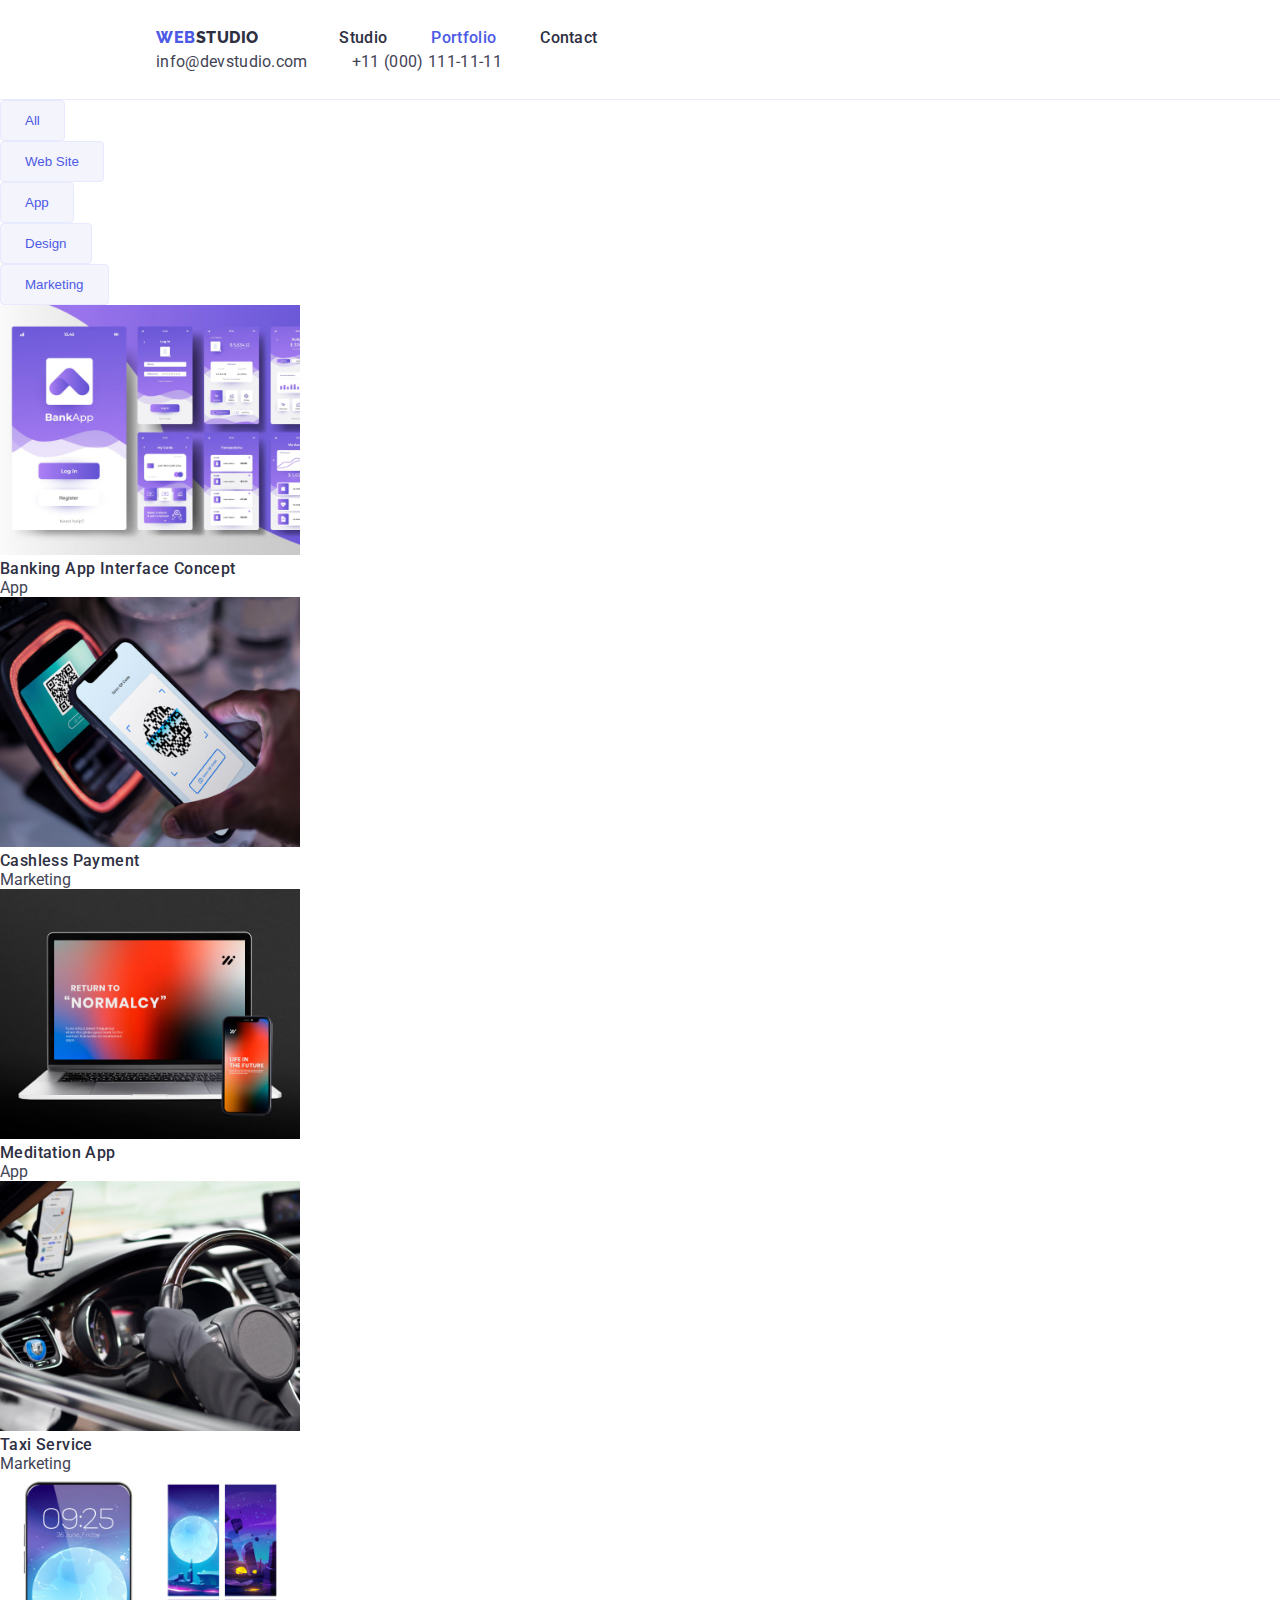
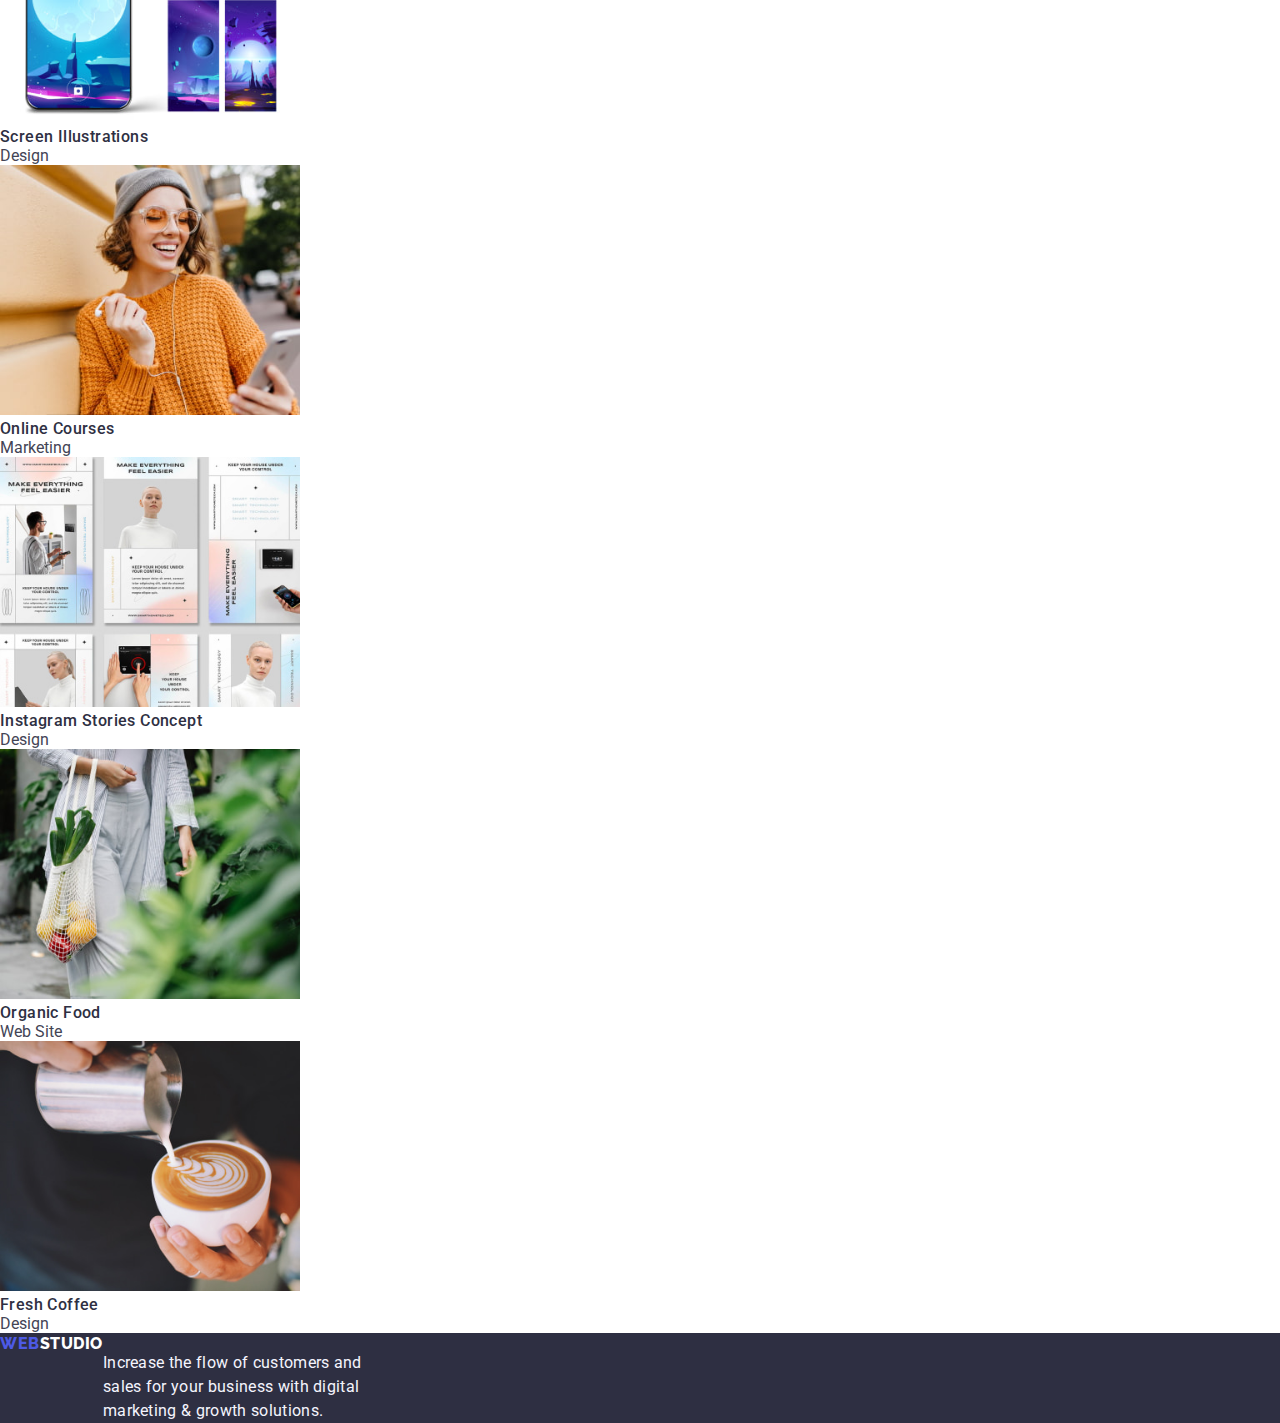
==== portfolio.html @ d36b7560 "hw3" ====
<!DOCTYPE html>
<html lang="en">
  <head>
    <meta charset="UTF-8" />
    <meta name="viewport" content="width=device-width, initial-scale=1.0" />
    <title>WEBSTUDIO</title>
    <meta name="description" content="" />

    <link rel="stylesheet" href="css/styles.css" />
    <link
      href="https://fonts.googleapis.com/css2?family=Raleway:wght@800&family=Roboto:wght@400;500;700;900&display=swap"
      rel="stylesheet"
    />
    <link
      rel="stylesheet"
      href="https://cdnjs.cloudflare.com/ajax/libs/modern-normalize/2.0.0/modern-normalize.min.css"
      integrity="sha512-4xo8blKMVCiXpTaLzQSLSw3KFOVPWhm/TRtuPVc4WG6kUgjH6J03IBuG7JZPkcWMxJ5huwaBpOpnwYElP/m6wg=="
      crossorigin="anonymous"
      referrerpolicy="no-referrer"
    />
  </head>

  <body>
    <!-- Header Section -->
    <header class="main-header-container">
      <nav class="nav-links">
        <!-- Nav bar -->
        <a href="/goit-markup-hw-03/index.html" class="nav-logo">
          <span class="logo-web">WEB</span>STUDIO
        </a>

        <ul class="main-header-menu">
          <li class="main-header-menu-item">
            <a
              class="main-header-menu-link"
              href="/goit-markup-hw-03/index.html"
              >Studio</a
            >
          </li>
          <li class="main-header-menu-item">
            <a
              class="main-header-menu-link active"
              href="/goit-markup-hw-03/portfolio.html"
              >Portfolio</a
            >
          </li>
          <li class="main-header-menu-item">
            <a class="main-header-menu-link" href="/goit-markup-hw-03/"
              >Contact</a
            >
          </li>
        </ul>
      </nav>
      <address>
        <ul class="main-header-menu-contact">
          <li class="main-header-menu-tel">
            <a
              class="main-header-menu-tel-link"
              href="mailto:info@devstudio.com"
              >info@devstudio.com</a
            >
          </li>
          <li class="main-header-menu-num">
            <a class="main-header-menu-num-link" href="tel:+110001111111"
              >+11 (000) 111-11-11</a
            >
          </li>
        </ul>
      </address>
    </header>

    <main class="porfolio-main">
      <section class="portfolio">
        <h2 class="portfolio-title" hidden>Our Services and Products</h2>
        <ul class="filter-list">
          <li class="filter-list-item">
            <button id="all" class="portfolio-filter-button" type="button">
              All
            </button>
          </li>
          <li class="filter-list-item">
            <button id="website" class="portfolio-filter-button" type="button">
              Web Site
            </button>
          </li>
          <li>
            <button id="app" class="portfolio-filter-button" type="button">
              App
            </button>
          </li>
          <li class="filter-list-item">
            <button id="design" class="portfolio-filter-button" type="button">
              Design
            </button>
          </li>
          <li class="filter-list-item">
            <button
              id="marketing"
              class="portfolio-filter-button"
              type="button"
            >
              Marketing
            </button>
          </li>
        </ul>

        <ul class="portfolio-list">
          <li class="portfolio-list-item">
            <img
              src="images/banking-app-ui.jpg"
              alt="Bank App UI mockups with purple color family"
              width="300"
            />
            <h3 class="portfolio-name">Banking App Interface Concept</h3>
            <p class="portfolio-type" data-category="App">App</p>
          </li>
          <li class="portfolio-list-item">
            <img
              class="portfolio-item-image"
              src="images/cashless-payment.jpg"
              alt="a phone scanning QR code to make a transaction"
              width="300"
            />
            <h3 class="portfolio-name">Cashless Payment</h3>
            <p class="portfolio-type" data-category="Marketing">Marketing</p>
          </li>
          <li class="portfolio-list-item">
            <img
              class="portfolio-item-image"
              src="images/meditation-app.jpg"
              alt="Laptop and Phone Screen mockup with 'return to normalcy' text on it"
              width="300"
            />
            <h3 class="portfolio-name">Meditation App</h3>
            <p class="portfolio-type" data-category="App">App</p>
          </li>
          <li class="portfolio-list-item">
            <img
              class="portfolio-item-image"
              src="images/taxi-service.jpg"
              alt="Car's turning wheel with a phone holder hanging on the leftside frontview of the driver"
              width="300"
            />
            <h3 class="portfolio-name">Taxi Service</h3>
            <p class="portfolio-type" data-category="Marketing">Marketing</p>
          </li>
          <li class="portfolio-list-item">
            <img
              class="portfolio-item-image"
              src="images/screen-illustrations.jpg"
              alt="Moon light design graphics on a phone screen mockups"
              width="300"
            />
            <h3 class="portfolio-name">Screen Illustrations</h3>
            <p class="portfolio-type" data-category="Design">Design</p>
          </li>
          <li class="portfolio-list-item">
            <img
              class="portfolio-item-image"
              src="images/online-courses.jpg"
              alt="A happy woman wearing her clear eyeglasses, gray bonnet and orange knitted clothes holding her phone and right pair of her wired earphones"
              width="300"
            />
            <h3 class="portfolio-name">Online Courses</h3>
            <p class="portfolio-type" data-category="Marketing">Marketing</p>
          </li>
          <li class="portfolio-list-item">
            <img
              class="portfolio-item-image"
              src="images/insta-stories-concept.jpg"
              alt="A website design for social media content"
              width="300"
            />
            <h3 class="portfolio-name">Instagram Stories Concept</h3>
            <p class="portfolio-type" data-category="Design">Design</p>
          </li>
          <li class="portfolio-list-item">
            <img
              class="portfolio-item-image"
              src="images/organic-food.jpg"
              alt="Woman carrying fruits and Green leafy vegtables on a plastic bag"
              width="300"
            />
            <h3 class="portfolio-name">Organic Food</h3>
            <p class="portfolio-type" data-category="Web Site">Web Site</p>
          </li>
          <li class="portfolio-list-item">
            <img
              class="portfolio-item-image"
              src="images/fresh-coffee.jpg"
              alt="Moon light design graphics on a phone screen mockups"
              width="300"
            />
            <h3 class="portfolio-name">Fresh Coffee</h3>
            <p class="portfolio-type" data-category="Design">Design</p>
          </li>
        </ul>
      </section>
    </main>
    <!-- Footer section -->
    <footer class="main-footer-section">
      <a href="/goit-markup-hw-01/" class="footer-logo">
        <span class="footerlogo-web">WEB</span
        ><span class="footerlogo-studio">STUDIO</span>
      </a>
      <p class="footer-text">
        Increase the flow of customers and <br />sales for your business with
        digital <br />marketing & growth solutions.
      </p>
    </footer>
  </body>
</html>
---- css/styles.css ----
* {
  margin: 0;
  padding: 0;
}

* {
  box-sizing: border-box;
}

@font-face {
  font-family: "Raleway";
  font-weight: 400px;
  src: url("/fonts/Raleway-Bold.ttf");
}

:root {
  --color-iris: #4d5ae5;
  --color-ocean: #404bbf;
  --color-navyblue: #2e2f42;
  --color-white: #fff;
  --color-cloud: #f4f4fd;
  --color-slate: #434455;
  --color-lightslate: #8e8f99;
  --color-cornflower: #e7e9fc;
}

body {
  font-family: "Roboto", sans-serif;
  background-color: none;
}

ul {
  list-style-type: none;
}

a {
  text-decoration: none;
}


.main-container {
  width: 1440px;
  height: 2592px;
  margin-left: auto;
  margin-right: auto;
  background-color: var(--color-white);


}

.section-container {
  padding-top: 120px;
  padding-right: 156px;
  padding-left: 156px;
}

/* 
.nav-logo{
  display: inline-flex;
  height: 24px;
  align-items: center;
  flex-shrink: 0;
  margin-left: 156px;
  margin-right: 76px;
}

.main-header-container{
  display: flex;
  width: 1440px;
  height: 72px;
  justify-content: center;
  align-items: center;
  flex-shrink: 0;

}  */


.main-header-nav,
.main-header-address {
  display: inline-block;

}

.main-header-container {
  padding-top: 25.5px;
  padding-bottom: 25.5px;
  padding-left: 156px;
  padding-right: 156px;
  border-bottom: 1px solid var(--color-cornflower);
  background: var(--color-white);
}

/* .main-header-nav{
  padding-top: 25.5px ;
  padding-bottom: 25.5px;
  padding-left: 156PX; 
} */

.main-header-menu {
  display: inline-block;
}

.nav-logo {
  padding-right: 76px;

}

.main-header-menu-item {
  display: inline-block;
  padding-right: 40px;
}

.main-header-menu-item:last-child {
  padding-right: 0;
}


.main-header-address {
  padding-left: 332px;

}

.main-header-menu-tel-link {
  margin-right: 40px;
}

/* .main-header-cta {
  font-family: inherit;
  border: unset;
  outline: none;
  cursor: pointer;
}
.main-header-cta:hover {
  font-family: inherit;
  background-color: var(--color-ocean);
  border: unset;
  outline: none;
  cursor: pointer;
} */

.main-header-menu-contact {
  display: inline-block;
}

.main-header-menu-tel,
.main-header-menu-num {
  display: inline-block;
}



.main-header-container {
  color: var(--color-white);
}

.main-header-menu,
.main-header-menu-contact,
.features-section-list,
.image_tiles,
.services-category-filter,
.services-image-tiles {
  color: var(--color-navyblue);
}

/* Logo Section */
.nav-logo,
.footer-logo {
  font-family: "Raleway";
  color: var(--color-navyblue);
  font-size: 16px;
  font-style: normal;
  font-weight: 800;
  line-height: 21px;
  letter-spacing: 0.54px;
  text-transform: uppercase;

}

.footerlogo-web,
.logo-web {
  color: var(--color-iris);
}

.logo-studio {
  font-family: "Raleway";
  color: var(--color-navyblue);
  font-size: 16px;
  font-style: normal;
  font-weight: 800;
  line-height: 21px;
  letter-spacing: 0.54px;
  text-transform: uppercase;
}

.footerlogo-studio {
  font-family: "Raleway";
  color: var(--color-white);
  font-size: 16px;
  font-style: normal;
  font-weight: 800;
  line-height: 21px;
  letter-spacing: 0.54px;
  text-transform: uppercase;
}




/* Navigation Bar Section */
.main-header-menu-link.active {
  color: var(--color-iris);
  text-decoration: none;
  font-size: 16px;
  font-style: normal;
  font-weight: 500;
  line-height: 24px;
  letter-spacing: 0.32px;
}

.main-header-menu-link {
  color: var(--color-navyblue);
  font-size: 16px;
  font-style: normal;
  font-weight: 500;
  line-height: 24px;
  letter-spacing: 0.32px;
}

.main-header-menu-tel-link,
.main-header-menu-num-link {
  color: var(--color-slate);
  text-decoration: none;
  font-size: 16px;
  font-style: normal;
  font-weight: 400px;
  line-height: 24px;
  letter-spacing: 0.32px;
}

.main-header-menu-link:hover,
.main-header-menu-tel-link:hover,
.main-header-menu-num-link:hover {
  color: var(--color-ocean);
}

/* Hero Section */

.hero-section {
  background-color: var(--color-navyblue);
  display: flex;
  flex-direction: column;
  align-items: center;
  justify-content: center;
  text-align: center;
  /* Center text within the container */
  /* height: 100vh; */
}

.hero-title {
  color: var(--color-white);
  text-align: center;
  font-size: 56px;
  font-style: normal;
  font-weight: 700;
  line-height: 60px;
  letter-spacing: 1.12px;
  padding-bottom: 48px;
  margin: 0px 0px 0px 0px;
}

/* Call to Action Button */
.main-header-cta {
  color: var(--color-white);
  background-color: var(--color-iris);
  font-weight: 500;
  padding: 16px 32px;
  border: none;
  border-radius: 4px;


}

/* Feature section */


.features-list-item {
  display: inline-block;
  padding-right: 24px;
}

.features-list-item:last-child {
  padding-right: 0px;
}

.features-item-title {
  color: var(--navyblue, #2e2f42);
  font-size: 20px;
  font-style: normal;
  font-weight: 500;
  line-height: 24px;
  letter-spacing: 0.4px;
  padding-bottom: 8px;
}

.features-description {
  color: var(--color-slate);
  font-size: 16px;
  font-style: normal;
  font-weight: 400;
  line-height: 24px;
  /* 150% */
  letter-spacing: 0.32px;
}


/* Services Section */
.services-list-item {
  display: inline-flex;
  flex-direction: column;
  align-items: flex-start;
  padding-top: 72px;
  padding-right: 24px;
  padding-bottom: 120px;
}

.services-list-item:last-child {
  padding-right: 0px;
}

.services-title {
  font-size: 36px;
  font-style: normal;
  font-weight: 700;
  text-align: center;
}



/* Team Section */

.team-list-item {
  padding-right: 24px;
  display: inline-flex;
  padding-bottom: 0px;
  flex-direction: column;
  justify-content: center;
  align-items: center;
  gap: 32px;
  border-radius: 0px 0px 4px 4px;
  background: var(--WHITE, #FFF);
  box-shadow: 0px 2px 1px 0px rgba(46, 47, 66, 0.08), 0px 1px 1px 0px rgba(46, 47, 66, 0.16), 0px 1px 6px 0px rgba(46, 47, 66, 0.08);
}

.team-item-image {
  width: 264px;
  height: 260px;
}

.team-list-item:last-child {
  padding-right: 0px;
}


.team {
  background-color: var(--color-cloud);
}

.team-title {
  text-align: center;
  font-size: 36px;
  font-style: normal;
  font-weight: 700;
  line-height: 40px;
  letter-spacing: 0.72px;
  text-transform: capitalize;
}

.team-item-name {
  font-size: 20px;
  text-align: center;
  font-style: normal;
  font-weight: 500;
  line-height: 24px;
  /* 120% */
  letter-spacing: 0.4px;
}

.team-item-job {
  color: var(--color-slate);
  text-align: center;
  font-size: 16px;
  font-style: normal;
  font-weight: 400;
  line-height: 24px;
  /* 150% */
  letter-spacing: 0.32px;
}

/* Footer Section */

.section-container-footer {
  padding-top: 101.5px;
  padding-left: 156px;
  padding-bottom: 100px;
}

.main-footer-section {
  background-color: var(--color-navyblue);
  color: var(--color-cloud);
  text-decoration: none;
  display: flex;

}

.footer-text {
  font-size: 16px;
  font-style: normal;
  font-weight: 400;
  line-height: 24px;
  letter-spacing: 0.32px;
  padding-top: 17.5px;
}

/* -----PORTFOLIO------ */
.portfolio-filter-button {
  background-color: var(--color-cloud);
  color: var(--color-iris);
  border: 1px solid var(--color-cornflower);
  padding: 12px 24px;
  border-radius: 4px;
  cursor: pointer;
  /* transition: background-color 0.3s, color 0.3s; */
}

/* .services-category-button.active {
  background-color: var(--color-iris);
  color: var(--color-white); 
} */

.portfolio-filter-button:hover {
  background-color: var(--color-ocean);
  /* iris color on hover */
  border: 1px solid var(--color-ocean);
  color: var(--color-white);
  border-radius: 4px;
  box-shadow: 0px 2px 2px 0px rgba(0, 0, 0, 0.12),
    0px 2px 1px 0px rgba(0, 0, 0, 0.08), 0px 3px 1px 0px rgba(0, 0, 0, 0.1);
}

.portfolio-filter-button:focus {
  outline: none;
  /* Remove default focus outline */
}

/* Optional: Add a subtle shadow effect */
/* .services-category-button:not(.active):hover {
  box-shadow: 0 2px 4px rgba(0, 0, 0, 0.2);
} */

.portfolio-name {
  color: var(--color-navyblue);
  font-size: 16px;
  font-style: normal;
  font-weight: 500;
  letter-spacing: 0.4px;
}

.portfolio-type {
  color: var(--color-slate);
}

.hero-section {
  width: 1440px;
  height: 600px;
  flex-shrink: 0;
  background-color: var(--color-navyblue);
}
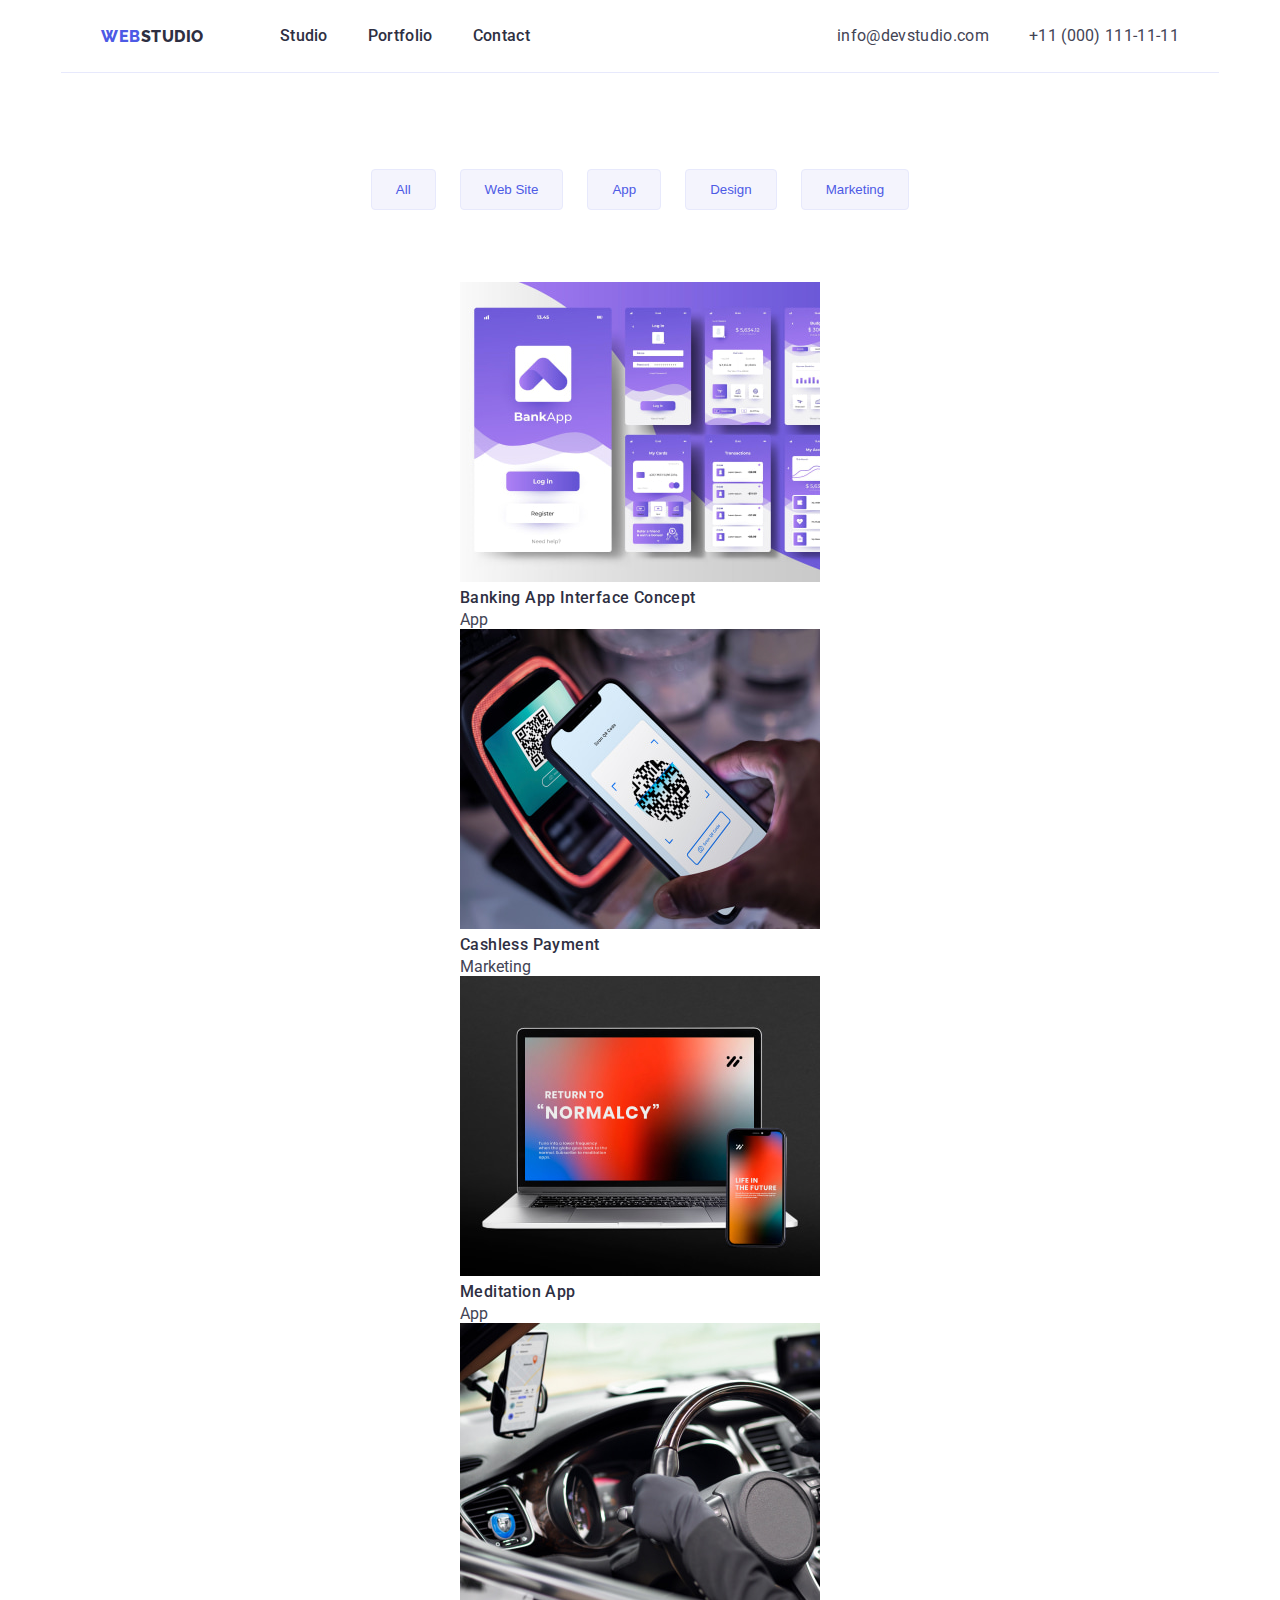
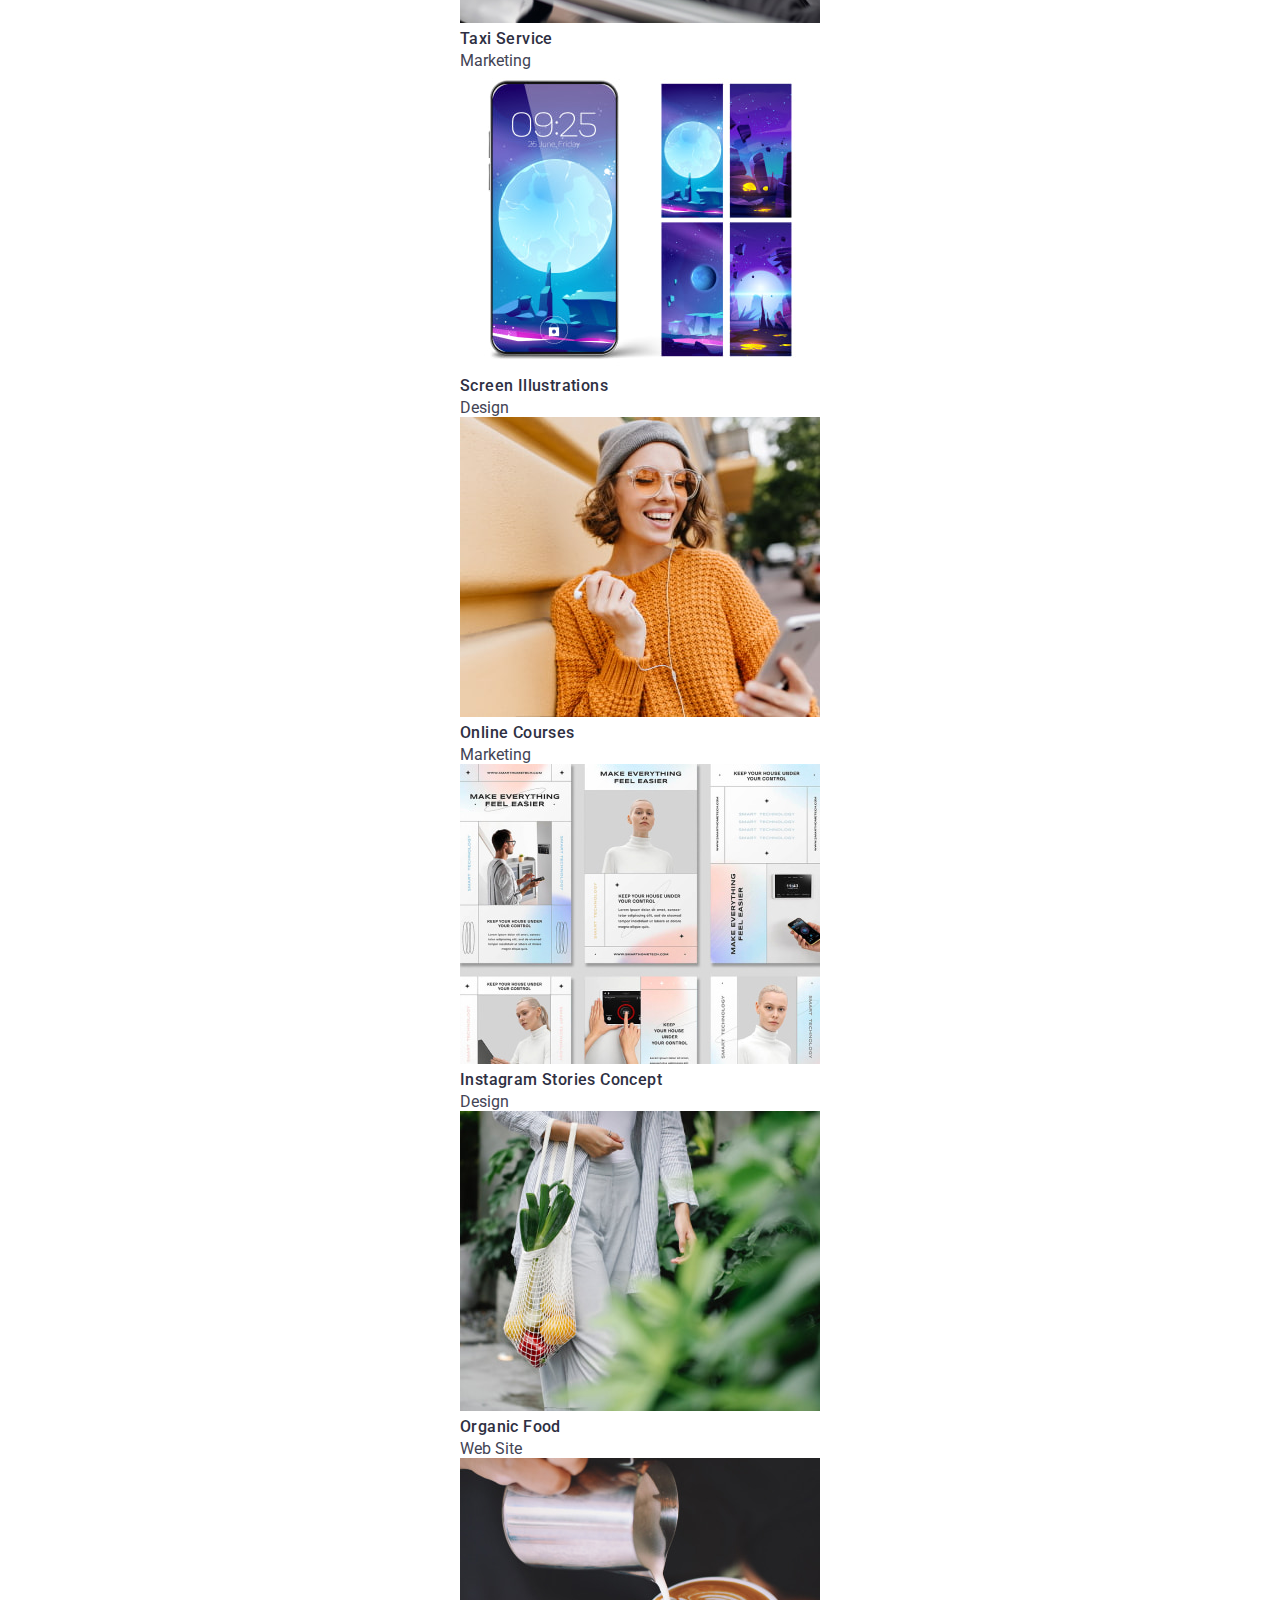
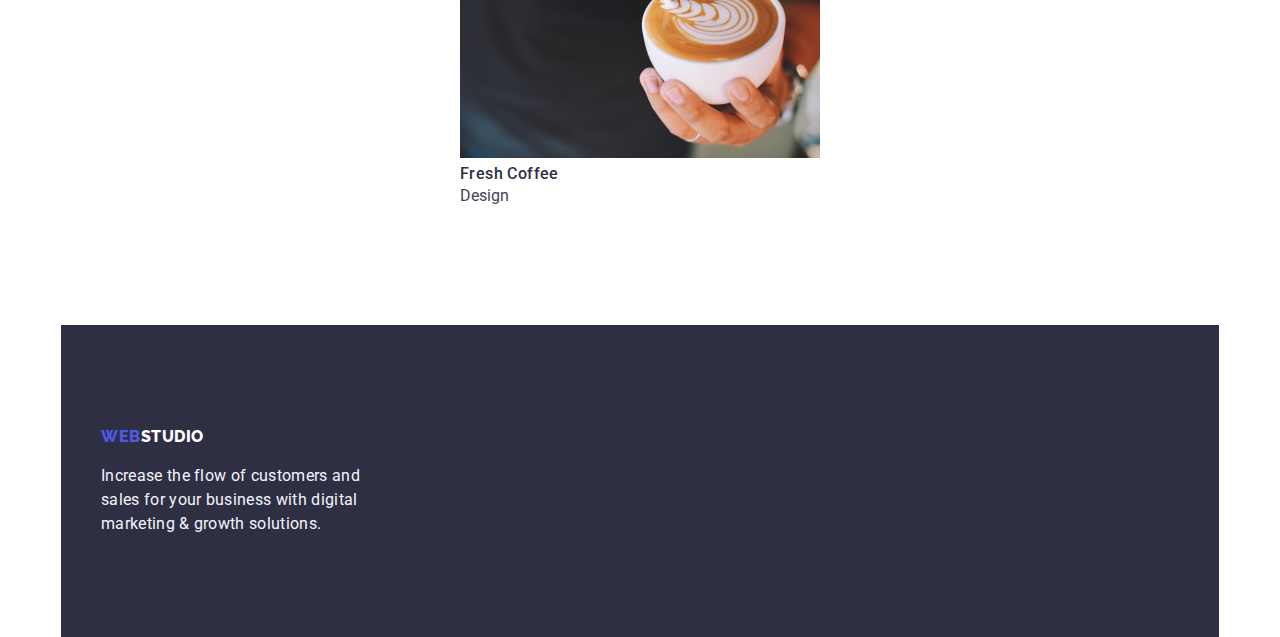
==== commit 3a048c40: "portfolio lists" ====
--- a/portfolio.html
+++ b/portfolio.html
@@ -1,29 +1,25 @@
 <!DOCTYPE html>
 <html lang="en">
-  <head>
-    <meta charset="UTF-8" />
-    <meta name="viewport" content="width=device-width, initial-scale=1.0" />
-    <title>WEBSTUDIO</title>
-    <meta name="description" content="" />
 
-    <link rel="stylesheet" href="css/styles.css" />
-    <link
-      href="https://fonts.googleapis.com/css2?family=Raleway:wght@800&family=Roboto:wght@400;500;700;900&display=swap"
-      rel="stylesheet"
-    />
-    <link
-      rel="stylesheet"
-      href="https://cdnjs.cloudflare.com/ajax/libs/modern-normalize/2.0.0/modern-normalize.min.css"
-      integrity="sha512-4xo8blKMVCiXpTaLzQSLSw3KFOVPWhm/TRtuPVc4WG6kUgjH6J03IBuG7JZPkcWMxJ5huwaBpOpnwYElP/m6wg=="
-      crossorigin="anonymous"
-      referrerpolicy="no-referrer"
-    />
-  </head>
+<head>
+  <meta charset="UTF-8" />
+  <meta name="viewport" content="width=device-width, initial-scale=1.0" />
+  <title>WEBSTUDIO</title>
+  <meta name="description" content="" />
 
-  <body>
-    <!-- Header Section -->
+  <link rel="stylesheet" href="css/styles.css" />
+  <link href="https://fonts.googleapis.com/css2?family=Raleway:wght@800&family=Roboto:wght@400;500;700;900&display=swap"
+    rel="stylesheet" />
+  <link rel="stylesheet" href="https://cdnjs.cloudflare.com/ajax/libs/modern-normalize/2.0.0/modern-normalize.min.css"
+    integrity="sha512-4xo8blKMVCiXpTaLzQSLSw3KFOVPWhm/TRtuPVc4WG6kUgjH6J03IBuG7JZPkcWMxJ5huwaBpOpnwYElP/m6wg=="
+    crossorigin="anonymous" referrerpolicy="no-referrer" />
+</head>
+
+<body>
+  <!-- Header Section -->
+  <div class="main-container">
     <header class="main-header-container">
-      <nav class="nav-links">
+      <nav class="main-header-nav">
         <!-- Nav bar -->
         <a href="/goit-markup-hw-03/index.html" class="nav-logo">
           <span class="logo-web">WEB</span>STUDIO
@@ -31,41 +27,19 @@
 
         <ul class="main-header-menu">
           <li class="main-header-menu-item">
-            <a
-              class="main-header-menu-link"
-              href="/goit-markup-hw-03/index.html"
-              >Studio</a
-            >
+            <a class="main-header-menu-link" href="/goit-markup-hw-03/index.html">Studio</a>
           </li>
           <li class="main-header-menu-item">
-            <a
-              class="main-header-menu-link active"
-              href="/goit-markup-hw-03/portfolio.html"
-              >Portfolio</a
-            >
+            <a class="main-header-menu-link" href="/goit-markup-hw-03/portfolio.html">Portfolio</a>
           </li>
           <li class="main-header-menu-item">
-            <a class="main-header-menu-link" href="/goit-markup-hw-03/"
-              >Contact</a
-            >
+            <a class="main-header-menu-link" href="/goit-markup-hw-03/">Contact</a>
           </li>
         </ul>
       </nav>
-      <address>
-        <ul class="main-header-menu-contact">
-          <li class="main-header-menu-tel">
-            <a
-              class="main-header-menu-tel-link"
-              href="mailto:info@devstudio.com"
-              >info@devstudio.com</a
-            >
-          </li>
-          <li class="main-header-menu-num">
-            <a class="main-header-menu-num-link" href="tel:+110001111111"
-              >+11 (000) 111-11-11</a
-            >
-          </li>
-        </ul>
+      <address class="main-header-address">
+        <a class="main-header-menu-tel-link" href="mailto:info@devstudio.com">info@devstudio.com</a>
+        <a class="main-header-menu-num-link" href="tel:+110001111111">+11 (000) 111-11-11</a>
       </address>
     </header>
 
@@ -94,11 +68,7 @@
             </button>
           </li>
           <li class="filter-list-item">
-            <button
-              id="marketing"
-              class="portfolio-filter-button"
-              type="button"
-            >
+            <button id="marketing" class="portfolio-filter-button" type="button">
               Marketing
             </button>
           </li>
@@ -106,91 +76,57 @@
 
         <ul class="portfolio-list">
           <li class="portfolio-list-item">
-            <img
-              src="images/banking-app-ui.jpg"
-              alt="Bank App UI mockups with purple color family"
-              width="300"
-            />
+            <img src="images/banking-app-ui.jpg" alt="Bank App UI mockups with purple color family" width="300" />
             <h3 class="portfolio-name">Banking App Interface Concept</h3>
             <p class="portfolio-type" data-category="App">App</p>
           </li>
           <li class="portfolio-list-item">
-            <img
-              class="portfolio-item-image"
-              src="images/cashless-payment.jpg"
-              alt="a phone scanning QR code to make a transaction"
-              width="300"
-            />
+            <img class="portfolio-item-image" src="images/cashless-payment.jpg"
+              alt="a phone scanning QR code to make a transaction" width="300" />
             <h3 class="portfolio-name">Cashless Payment</h3>
             <p class="portfolio-type" data-category="Marketing">Marketing</p>
           </li>
           <li class="portfolio-list-item">
-            <img
-              class="portfolio-item-image"
-              src="images/meditation-app.jpg"
-              alt="Laptop and Phone Screen mockup with 'return to normalcy' text on it"
-              width="300"
-            />
+            <img class="portfolio-item-image" src="images/meditation-app.jpg"
+              alt="Laptop and Phone Screen mockup with 'return to normalcy' text on it" width="300" />
             <h3 class="portfolio-name">Meditation App</h3>
             <p class="portfolio-type" data-category="App">App</p>
           </li>
           <li class="portfolio-list-item">
-            <img
-              class="portfolio-item-image"
-              src="images/taxi-service.jpg"
+            <img class="portfolio-item-image" src="images/taxi-service.jpg"
               alt="Car's turning wheel with a phone holder hanging on the leftside frontview of the driver"
-              width="300"
-            />
+              width="300" />
             <h3 class="portfolio-name">Taxi Service</h3>
             <p class="portfolio-type" data-category="Marketing">Marketing</p>
           </li>
           <li class="portfolio-list-item">
-            <img
-              class="portfolio-item-image"
-              src="images/screen-illustrations.jpg"
-              alt="Moon light design graphics on a phone screen mockups"
-              width="300"
-            />
+            <img class="portfolio-item-image" src="images/screen-illustrations.jpg"
+              alt="Moon light design graphics on a phone screen mockups" width="300" />
             <h3 class="portfolio-name">Screen Illustrations</h3>
             <p class="portfolio-type" data-category="Design">Design</p>
           </li>
           <li class="portfolio-list-item">
-            <img
-              class="portfolio-item-image"
-              src="images/online-courses.jpg"
+            <img class="portfolio-item-image" src="images/online-courses.jpg"
               alt="A happy woman wearing her clear eyeglasses, gray bonnet and orange knitted clothes holding her phone and right pair of her wired earphones"
-              width="300"
-            />
+              width="300" />
             <h3 class="portfolio-name">Online Courses</h3>
             <p class="portfolio-type" data-category="Marketing">Marketing</p>
           </li>
           <li class="portfolio-list-item">
-            <img
-              class="portfolio-item-image"
-              src="images/insta-stories-concept.jpg"
-              alt="A website design for social media content"
-              width="300"
-            />
+            <img class="portfolio-item-image" src="images/insta-stories-concept.jpg"
+              alt="A website design for social media content" width="300" />
             <h3 class="portfolio-name">Instagram Stories Concept</h3>
             <p class="portfolio-type" data-category="Design">Design</p>
           </li>
           <li class="portfolio-list-item">
-            <img
-              class="portfolio-item-image"
-              src="images/organic-food.jpg"
-              alt="Woman carrying fruits and Green leafy vegtables on a plastic bag"
-              width="300"
-            />
+            <img class="portfolio-item-image" src="images/organic-food.jpg"
+              alt="Woman carrying fruits and Green leafy vegtables on a plastic bag" width="300" />
             <h3 class="portfolio-name">Organic Food</h3>
             <p class="portfolio-type" data-category="Web Site">Web Site</p>
           </li>
           <li class="portfolio-list-item">
-            <img
-              class="portfolio-item-image"
-              src="images/fresh-coffee.jpg"
-              alt="Moon light design graphics on a phone screen mockups"
-              width="300"
-            />
+            <img class="portfolio-item-image" src="images/fresh-coffee.jpg"
+              alt="Moon light design graphics on a phone screen mockups" width="300" />
             <h3 class="portfolio-name">Fresh Coffee</h3>
             <p class="portfolio-type" data-category="Design">Design</p>
           </li>
@@ -200,13 +136,14 @@
     <!-- Footer section -->
     <footer class="main-footer-section">
       <a href="/goit-markup-hw-01/" class="footer-logo">
-        <span class="footerlogo-web">WEB</span
-        ><span class="footerlogo-studio">STUDIO</span>
+        <span class="footerlogo-web">WEB</span><span class="footerlogo-studio">STUDIO</span>
       </a>
       <p class="footer-text">
         Increase the flow of customers and <br />sales for your business with
         digital <br />marketing & growth solutions.
       </p>
     </footer>
-  </body>
-</html>
+  </div>
+</body>
+
+</html>--- a/css/styles.css
+++ b/css/styles.css
@@ -31,127 +31,139 @@
 
 ul {
   list-style-type: none;
+  margin: 0;
+  padding: 0;
+}
+
+p {
+  font-size: 16px;
+
+}
+
+li {
+  text-align: inherit;
 }
 
 a {
   text-decoration: none;
 }
 
+h1,
+h2,
+h3,
+h4,
+h5,
+h6 {
+  text-transform: capitalize;
+  margin: 0;
+  padding: 0;
+}
+
+h1 {
+  font-size: 64px;
+  font-style: normal;
+  font-weight: 500;
+  line-height: 24px;
+  letter-spacing: 0.64px;
+}
+
+h2 {
+  font-size: 36px;
+  font-style: normal;
+  font-weight: 700;
+  line-height: 40px;
+  letter-spacing: 0.72px;
+}
+
+h3 {
+  font-size: 20px;
+  font-style: normal;
+  font-weight: 500;
+  line-height: 24px;
+  letter-spacing: 0.4px;
+
+}
+
+p {
+  margin: 0;
+  padding: 0;
+}
+
+img {
+  width: 100%;
+  height: auto;
+}
+
+button {
+  border: none;
+  cursor: pointer;
+  outline: none;
+}
+
+section {
+  display: flex;
+  justify-content: center;
+  align-items: center;
+  margin: 0;
+  width: 100%;
+  height: auto;
+
+}
+
+main {
+  display: block;
+  width: 100%;
+}
 
 .main-container {
-  width: 1440px;
-  height: 2592px;
-  margin-left: auto;
-  margin-right: auto;
+  display: flex;
+  flex-direction: column;
+  justify-content: center;
+  align-items: center;
+  max-width: 1158px;
+  width: 100%;
+  margin: 0 auto;
   background-color: var(--color-white);
-
-
-}
-
-.section-container {
-  padding-top: 120px;
-  padding-right: 156px;
-  padding-left: 156px;
-}
+}
+
+
 
 /* 
-.nav-logo{
-  display: inline-flex;
-  height: 24px;
-  align-items: center;
-  flex-shrink: 0;
-  margin-left: 156px;
-  margin-right: 76px;
-}
-
-.main-header-container{
-  display: flex;
-  width: 1440px;
-  height: 72px;
+Header Section */
+
+.main-header-container {
+  display: flex;
   justify-content: center;
   align-items: center;
-  flex-shrink: 0;
-
-}  */
-
-
-.main-header-nav,
-.main-header-address {
-  display: inline-block;
-
-}
-
-.main-header-container {
-  padding-top: 25.5px;
-  padding-bottom: 25.5px;
-  padding-left: 156px;
-  padding-right: 156px;
+  width: 100%;
   border-bottom: 1px solid var(--color-cornflower);
   background: var(--color-white);
-}
-
-/* .main-header-nav{
-  padding-top: 25.5px ;
-  padding-bottom: 25.5px;
-  padding-left: 156PX; 
-} */
+  padding: 24px 40px;
+}
+
+.main-header-nav {
+  display: flex;
+  justify-content: space-between;
+  gap: 76px;
+  align-items: center;
+}
 
 .main-header-menu {
-  display: inline-block;
-}
-
-.nav-logo {
-  padding-right: 76px;
-
-}
-
-.main-header-menu-item {
-  display: inline-block;
-  padding-right: 40px;
-}
-
-.main-header-menu-item:last-child {
-  padding-right: 0;
-}
-
+  display: flex;
+  justify-content: space-between;
+  align-items: center;
+  gap: 40px;
+}
 
 .main-header-address {
-  padding-left: 332px;
-
-}
-
-.main-header-menu-tel-link {
-  margin-right: 40px;
-}
-
-/* .main-header-cta {
-  font-family: inherit;
-  border: unset;
-  outline: none;
-  cursor: pointer;
-}
-.main-header-cta:hover {
-  font-family: inherit;
-  background-color: var(--color-ocean);
-  border: unset;
-  outline: none;
-  cursor: pointer;
-} */
-
-.main-header-menu-contact {
-  display: inline-block;
-}
-
-.main-header-menu-tel,
-.main-header-menu-num {
-  display: inline-block;
-}
-
-
-
-.main-header-container {
-  color: var(--color-white);
-}
+  display: flex;
+  align-items: flex-start;
+  gap: 40px;
+  margin-left: auto;
+
+}
+
+
 
 .main-header-menu,
 .main-header-menu-contact,
@@ -162,6 +174,43 @@
   color: var(--color-navyblue);
 }
 
+/* Navigation Bar Section */
+.main-header-menu-link.active {
+  color: var(--color-iris);
+  text-decoration: none;
+  font-size: 16px;
+  font-style: normal;
+  font-weight: 500;
+  line-height: 24px;
+  letter-spacing: 0.32px;
+}
+
+.main-header-menu-link {
+  color: var(--color-navyblue);
+  font-size: 16px;
+  font-style: normal;
+  font-weight: 500;
+  line-height: 24px;
+  letter-spacing: 0.32px;
+}
+
+.main-header-menu-tel-link,
+.main-header-menu-num-link {
+  color: var(--color-slate);
+  text-decoration: none;
+  font-size: 16px;
+  font-style: normal;
+  font-weight: 400px;
+  line-height: 24px;
+  letter-spacing: 0.32px;
+}
+
+.main-header-menu-link:hover,
+.main-header-menu-tel-link:hover,
+.main-header-menu-num-link:hover {
+  color: var(--color-ocean);
+}
+
 /* Logo Section */
 .nav-logo,
 .footer-logo {
@@ -176,84 +225,18 @@
 
 }
 
-.footerlogo-web,
-.logo-web {
-  color: var(--color-iris);
-}
-
-.logo-studio {
-  font-family: "Raleway";
-  color: var(--color-navyblue);
-  font-size: 16px;
-  font-style: normal;
-  font-weight: 800;
-  line-height: 21px;
-  letter-spacing: 0.54px;
-  text-transform: uppercase;
-}
-
-.footerlogo-studio {
-  font-family: "Raleway";
-  color: var(--color-white);
-  font-size: 16px;
-  font-style: normal;
-  font-weight: 800;
-  line-height: 21px;
-  letter-spacing: 0.54px;
-  text-transform: uppercase;
-}
-
-
-
-
-/* Navigation Bar Section */
-.main-header-menu-link.active {
-  color: var(--color-iris);
-  text-decoration: none;
-  font-size: 16px;
-  font-style: normal;
-  font-weight: 500;
-  line-height: 24px;
-  letter-spacing: 0.32px;
-}
-
-.main-header-menu-link {
-  color: var(--color-navyblue);
-  font-size: 16px;
-  font-style: normal;
-  font-weight: 500;
-  line-height: 24px;
-  letter-spacing: 0.32px;
-}
-
-.main-header-menu-tel-link,
-.main-header-menu-num-link {
-  color: var(--color-slate);
-  text-decoration: none;
-  font-size: 16px;
-  font-style: normal;
-  font-weight: 400px;
-  line-height: 24px;
-  letter-spacing: 0.32px;
-}
-
-.main-header-menu-link:hover,
-.main-header-menu-tel-link:hover,
-.main-header-menu-num-link:hover {
-  color: var(--color-ocean);
-}
+
+
+
+
 
 /* Hero Section */
 
-.hero-section {
+.hero {
   background-color: var(--color-navyblue);
-  display: flex;
-  flex-direction: column;
-  align-items: center;
-  justify-content: center;
-  text-align: center;
-  /* Center text within the container */
-  /* height: 100vh; */
+  flex-direction: column;
+  gap: 40px;
+  height: 600px;
 }
 
 .hero-title {
@@ -264,106 +247,114 @@
   font-weight: 700;
   line-height: 60px;
   letter-spacing: 1.12px;
-  padding-bottom: 48px;
-  margin: 0px 0px 0px 0px;
-}
+
+}
+
 
 /* Call to Action Button */
 .main-header-cta {
+  padding: 16px 32px;
+  align-items: flex-start;
   color: var(--color-white);
   background-color: var(--color-iris);
   font-weight: 500;
-  padding: 16px 32px;
-  border: none;
   border-radius: 4px;
-
-
+  box-shadow: 0px 4px 4px 0px rgba(0, 0, 0, 0.15);
+}
+
+.main-header-cta:hover {
+  border-radius: 4px;
+  background: var(--color-ocean);
+  box-shadow: 0px 4px 4px 0px rgba(0, 0, 0, 0.15);
 }
 
 /* Feature section */
 
-
-.features-list-item {
-  display: inline-block;
-  padding-right: 24px;
-}
-
-.features-list-item:last-child {
-  padding-right: 0px;
+.features {
+  display: flex;
+  padding: 120px 40px
+}
+
+.features-list {
+  display: flex;
+  justify-content: center;
+  align-items: center;
+  gap: 24px;
 }
 
 .features-item-title {
   color: var(--navyblue, #2e2f42);
-  font-size: 20px;
-  font-style: normal;
-  font-weight: 500;
-  line-height: 24px;
-  letter-spacing: 0.4px;
   padding-bottom: 8px;
 }
 
 .features-description {
+  display: block;
+  width: 264px;
   color: var(--color-slate);
-  font-size: 16px;
-  font-style: normal;
-  font-weight: 400;
-  line-height: 24px;
-  /* 150% */
-  letter-spacing: 0.32px;
-}
+}
+
 
 
 /* Services Section */
-.services-list-item {
-  display: inline-flex;
-  flex-direction: column;
-  align-items: flex-start;
-  padding-top: 72px;
-  padding-right: 24px;
-  padding-bottom: 120px;
-}
-
-.services-list-item:last-child {
-  padding-right: 0px;
+.services-list {
+  display: flex;
+  justify-content: space-between;
+  align-items: center;
+  gap: 40px;
+}
+
+.services {
+  flex-direction: column;
+  padding: 0px 40px 120px;
 }
 
 .services-title {
-  font-size: 36px;
-  font-style: normal;
-  font-weight: 700;
   text-align: center;
+  font-size: 32px;
+  font-weight: 500;
+  margin-bottom: 40px;
+  color: var(--color-navyblue);
 }
 
 
 
 /* Team Section */
 
+.team {
+  flex-direction: column;
+  padding: 120px 40px;
+  background-color: var(--color-cloud);
+}
+
 .team-list-item {
-  padding-right: 24px;
   display: inline-flex;
   padding-bottom: 0px;
   flex-direction: column;
   justify-content: center;
   align-items: center;
   gap: 32px;
+  background: var(--color-white);
   border-radius: 0px 0px 4px 4px;
   background: var(--WHITE, #FFF);
   box-shadow: 0px 2px 1px 0px rgba(46, 47, 66, 0.08), 0px 1px 1px 0px rgba(46, 47, 66, 0.16), 0px 1px 6px 0px rgba(46, 47, 66, 0.08);
 }
 
-.team-item-image {
-  width: 264px;
-  height: 260px;
-}
-
-.team-list-item:last-child {
-  padding-right: 0px;
-}
-
-
-.team {
-  background-color: var(--color-cloud);
-}
+.team-details {
+  display: flex;
+  flex-direction: column;
+  margin-bottom: 32px;
+  align-items: center;
+  gap: 8px;
+
+}
+
+.team-list {
+  display: flex;
+  justify-content: space-between;
+  align-items: center;
+  gap: 40px;
+}
+
 
 .team-title {
   text-align: center;
@@ -373,6 +364,8 @@
   line-height: 40px;
   letter-spacing: 0.72px;
   text-transform: capitalize;
+  margin-bottom: 40px;
+  color: var(--color-navyblue);
 }
 
 .team-item-name {
@@ -381,7 +374,6 @@
   font-style: normal;
   font-weight: 500;
   line-height: 24px;
-  /* 120% */
   letter-spacing: 0.4px;
 }
 
@@ -398,18 +390,18 @@
 
 /* Footer Section */
 
-.section-container-footer {
-  padding-top: 101.5px;
-  padding-left: 156px;
-  padding-bottom: 100px;
-}
 
 .main-footer-section {
+  display: flex;
+  justify-content: center;
+  align-items: flex-start;
+  flex-direction: column;
+  height: 312px;
+  width: 100%;
+  padding: 0 40px;
   background-color: var(--color-navyblue);
   color: var(--color-cloud);
   text-decoration: none;
-  display: flex;
-
 }
 
 .footer-text {
@@ -422,6 +414,20 @@
 }
 
 /* -----PORTFOLIO------ */
+
+.portfolio {
+  padding: 96px 40px 120px;
+  flex-direction: column;
+
+}
+
+.filter-list {
+  display: inline-flex;
+  align-items: flex-start;
+  gap: 24px;
+  margin-bottom: 72px;
+}
+
 .portfolio-filter-button {
   background-color: var(--color-cloud);
   color: var(--color-iris);
@@ -469,9 +475,30 @@
   color: var(--color-slate);
 }
 
-.hero-section {
-  width: 1440px;
-  height: 600px;
-  flex-shrink: 0;
-  background-color: var(--color-navyblue);
+
+.footerlogo-web,
+.logo-web {
+  color: var(--color-iris);
+}
+
+.logo-studio {
+  font-family: "Raleway";
+  color: var(--color-navyblue);
+  font-size: 16px;
+  font-style: normal;
+  font-weight: 800;
+  line-height: 21px;
+  letter-spacing: 0.54px;
+  text-transform: uppercase;
+}
+
+.footerlogo-studio {
+  font-family: "Raleway";
+  color: var(--color-white);
+  font-size: 16px;
+  font-style: normal;
+  font-weight: 800;
+  line-height: 21px;
+  letter-spacing: 0.54px;
+  text-transform: uppercase;
 }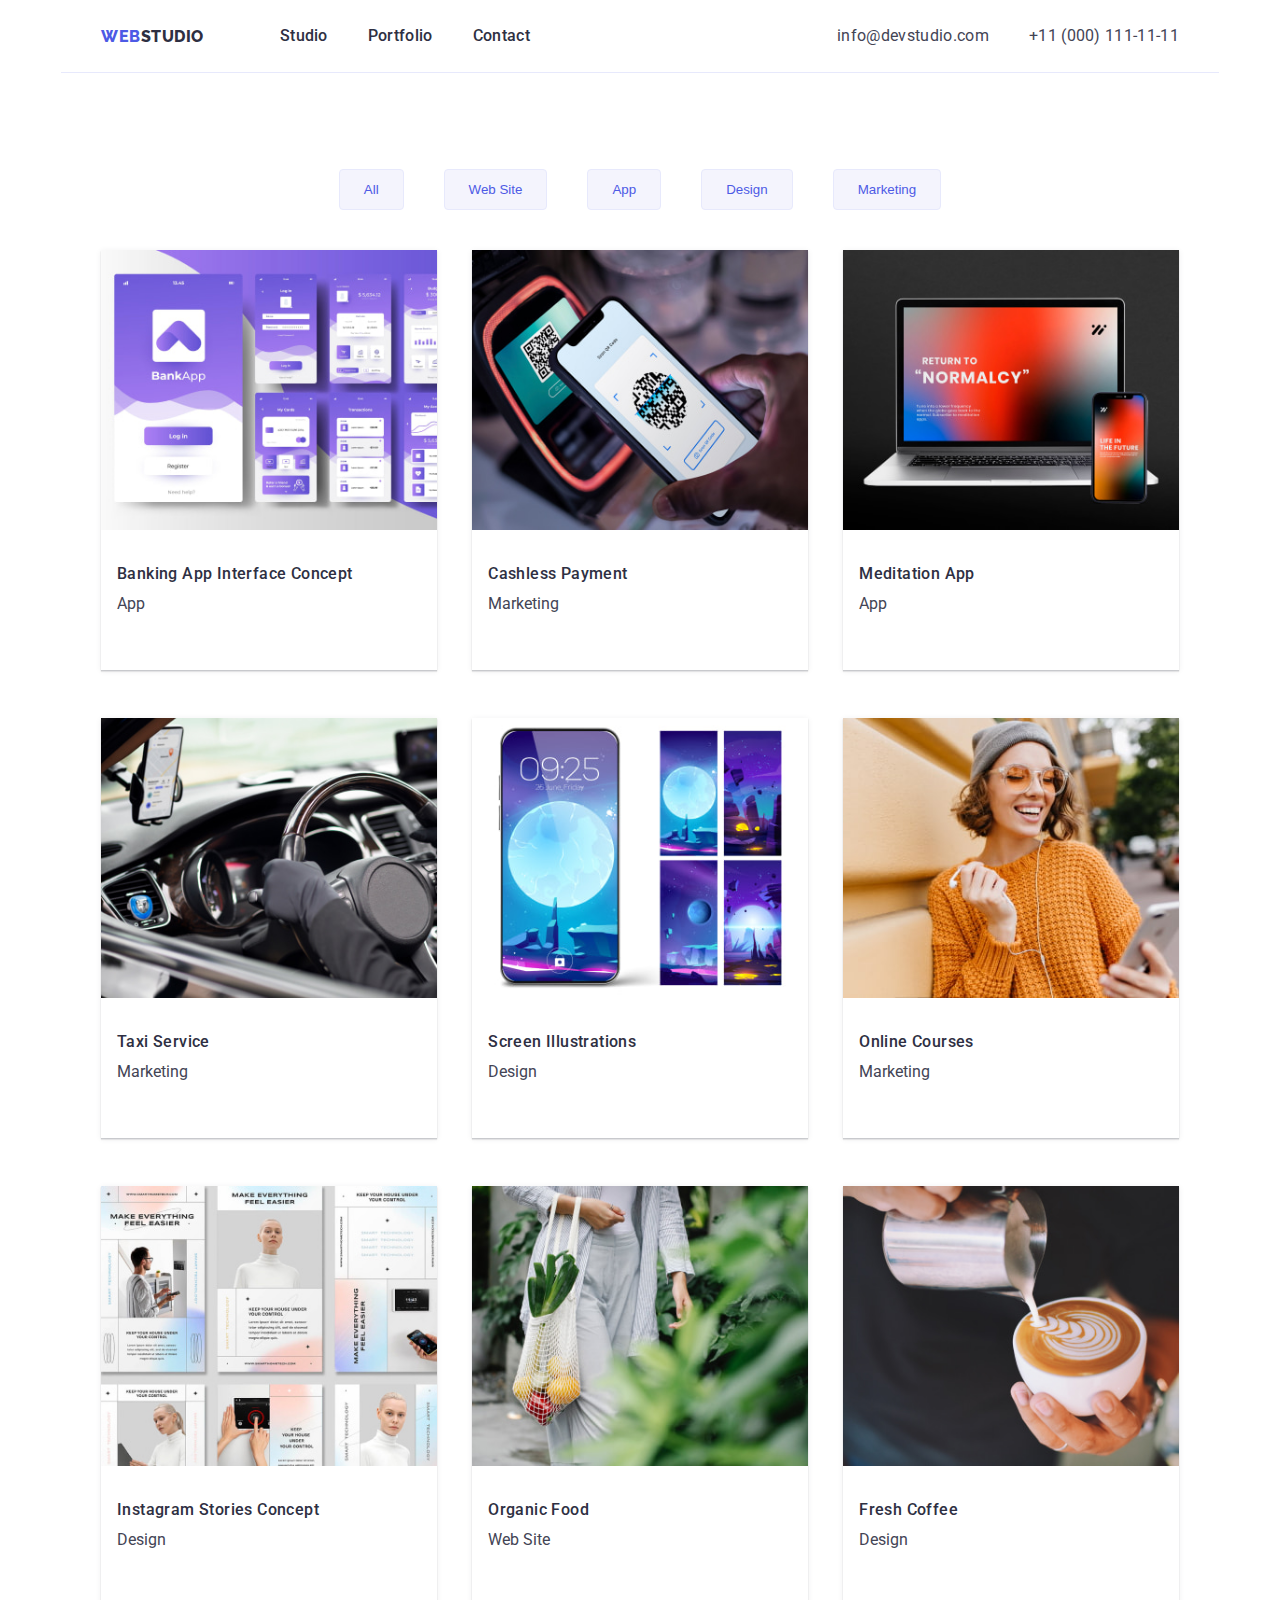
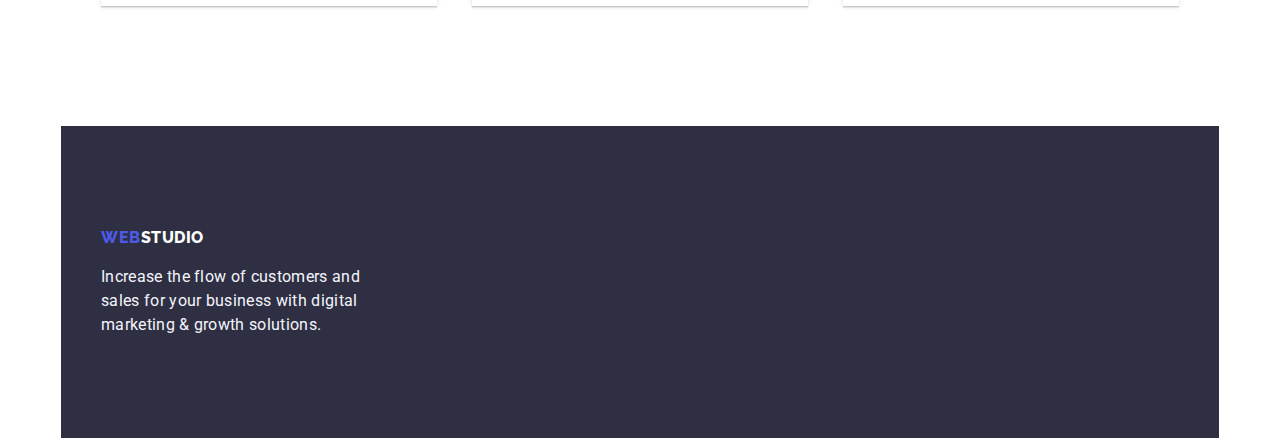
==== commit 0f2b1636: "HW3" ====
--- a/portfolio.html
+++ b/portfolio.html
@@ -76,59 +76,75 @@
 
         <ul class="portfolio-list">
           <li class="portfolio-list-item">
-            <img src="images/banking-app-ui.jpg" alt="Bank App UI mockups with purple color family" width="300" />
-            <h3 class="portfolio-name">Banking App Interface Concept</h3>
-            <p class="portfolio-type" data-category="App">App</p>
+            <img src="images/banking-app-ui.jpg" alt="Bank App UI mockups with purple color family" />
+            <div class="porfolio-list-details">
+              <h3 class="portfolio-name">Banking App Interface Concept</h3>
+              <p class="portfolio-type" data-category="App">App</p>
+            </div>
           </li>
           <li class="portfolio-list-item">
             <img class="portfolio-item-image" src="images/cashless-payment.jpg"
-              alt="a phone scanning QR code to make a transaction" width="300" />
-            <h3 class="portfolio-name">Cashless Payment</h3>
-            <p class="portfolio-type" data-category="Marketing">Marketing</p>
+              alt="a phone scanning QR code to make a transaction" />
+            <div class="porfolio-list-details">
+              <h3 class="portfolio-name">Cashless Payment</h3>
+              <p class="portfolio-type" data-category="Marketing">Marketing</p>
+            </div>
           </li>
           <li class="portfolio-list-item">
             <img class="portfolio-item-image" src="images/meditation-app.jpg"
-              alt="Laptop and Phone Screen mockup with 'return to normalcy' text on it" width="300" />
-            <h3 class="portfolio-name">Meditation App</h3>
-            <p class="portfolio-type" data-category="App">App</p>
+              alt="Laptop and Phone Screen mockup with 'return to normalcy' text on it" />
+            <div class="porfolio-list-details">
+              <h3 class="portfolio-name">Meditation App</h3>
+              <p class="portfolio-type" data-category="App">App</p>
+            </div>
           </li>
           <li class="portfolio-list-item">
             <img class="portfolio-item-image" src="images/taxi-service.jpg"
-              alt="Car's turning wheel with a phone holder hanging on the leftside frontview of the driver"
-              width="300" />
-            <h3 class="portfolio-name">Taxi Service</h3>
-            <p class="portfolio-type" data-category="Marketing">Marketing</p>
+              alt="Car's turning wheel with a phone holder hanging on the leftside frontview of the driver" />
+            <div class="porfolio-list-details">
+              <h3 class="portfolio-name">Taxi Service</h3>
+              <p class="portfolio-type" data-category="Marketing">Marketing</p>
+            </div>
           </li>
           <li class="portfolio-list-item">
             <img class="portfolio-item-image" src="images/screen-illustrations.jpg"
-              alt="Moon light design graphics on a phone screen mockups" width="300" />
-            <h3 class="portfolio-name">Screen Illustrations</h3>
-            <p class="portfolio-type" data-category="Design">Design</p>
+              alt="Moon light design graphics on a phone screen mockups" />
+            <div class="porfolio-list-details">
+              <h3 class="portfolio-name">Screen Illustrations</h3>
+              <p class="portfolio-type" data-category="Design">Design</p>
+            </div>
           </li>
           <li class="portfolio-list-item">
             <img class="portfolio-item-image" src="images/online-courses.jpg"
-              alt="A happy woman wearing her clear eyeglasses, gray bonnet and orange knitted clothes holding her phone and right pair of her wired earphones"
-              width="300" />
-            <h3 class="portfolio-name">Online Courses</h3>
-            <p class="portfolio-type" data-category="Marketing">Marketing</p>
+              alt="A happy woman wearing her clear eyeglasses, gray bonnet and orange knitted clothes holding her phone and right pair of her wired earphones" />
+            <div class="porfolio-list-details">
+              <h3 class="portfolio-name">Online Courses</h3>
+              <p class="portfolio-type" data-category="Marketing">Marketing</p>
+            </div>
           </li>
           <li class="portfolio-list-item">
             <img class="portfolio-item-image" src="images/insta-stories-concept.jpg"
-              alt="A website design for social media content" width="300" />
-            <h3 class="portfolio-name">Instagram Stories Concept</h3>
-            <p class="portfolio-type" data-category="Design">Design</p>
+              alt="A website design for social media content" />
+            <div class="porfolio-list-details">
+              <h3 class="portfolio-name">Instagram Stories Concept</h3>
+              <p class="portfolio-type" data-category="Design">Design</p>
+            </div>
           </li>
           <li class="portfolio-list-item">
             <img class="portfolio-item-image" src="images/organic-food.jpg"
-              alt="Woman carrying fruits and Green leafy vegtables on a plastic bag" width="300" />
-            <h3 class="portfolio-name">Organic Food</h3>
-            <p class="portfolio-type" data-category="Web Site">Web Site</p>
+              alt="Woman carrying fruits and Green leafy vegtables on a plastic bag" />
+            <div class="porfolio-list-details">
+              <h3 class="portfolio-name">Organic Food</h3>
+              <p class="portfolio-type" data-category="Web Site">Web Site</p>
+            </div>
           </li>
           <li class="portfolio-list-item">
             <img class="portfolio-item-image" src="images/fresh-coffee.jpg"
-              alt="Moon light design graphics on a phone screen mockups" width="300" />
-            <h3 class="portfolio-name">Fresh Coffee</h3>
-            <p class="portfolio-type" data-category="Design">Design</p>
+              alt="Moon light design graphics on a phone screen mockups" />
+            <div class="porfolio-list-details">
+              <h3 class="portfolio-name">Fresh Coffee</h3>
+              <p class="portfolio-type" data-category="Design">Design</p>
+            </div>
           </li>
         </ul>
       </section>
--- a/css/styles.css
+++ b/css/styles.css
@@ -422,10 +422,11 @@
 }
 
 .filter-list {
-  display: inline-flex;
-  align-items: flex-start;
-  gap: 24px;
-  margin-bottom: 72px;
+  display: flex;
+  align-items: center;
+  align-items: center;
+  gap: 40px;
+  margin-bottom: 40px;
 }
 
 .portfolio-filter-button {
@@ -435,8 +436,51 @@
   padding: 12px 24px;
   border-radius: 4px;
   cursor: pointer;
-  /* transition: background-color 0.3s, color 0.3s; */
-}
+  transition: background-color 0.3s, color 0.3s;
+}
+
+.portfolio-list {
+  display: flex;
+  flex-wrap: wrap;
+  justify-content: space-between;
+  align-items: center;
+  row-gap: 48px;
+  column-gap: 24px;
+}
+
+
+
+.portfolio-list-item {
+  display: flex;
+  width: calc(33% - 20px);
+  height: 420px;
+  padding-bottom: 0px;
+  flex-direction: column;
+  gap: 32px;
+  background: var(--color-white);
+  background: var(--WHITE, #FFF);
+  box-shadow: 0px 2px 1px 0px rgba(46, 47, 66, 0.08), 0px 1px 1px 0px rgba(46, 47, 66, 0.16), 0px 1px 6px 0px rgba(46, 47, 66, 0.08);
+}
+
+.porfolio-list-details {
+  display: flex;
+  padding: 0px 16px;
+  flex-direction: column;
+  justify-content: center;
+  align-items: flex-start;
+  gap: 8px;
+  align-self: stretch;
+}
+
+
+
+/*
+.portfolio-list-details {
+  display: flex;
+  flex-direction: column;
+  margin-top: 32px;
+  margin-bottom: 32px;
+} */
 
 /* .services-category-button.active {
   background-color: var(--color-iris);
@@ -448,6 +492,7 @@
   /* iris color on hover */
   border: 1px solid var(--color-ocean);
   color: var(--color-white);
+  transition: border 0.3s, color 0.3s;
   border-radius: 4px;
   box-shadow: 0px 2px 2px 0px rgba(0, 0, 0, 0.12),
     0px 2px 1px 0px rgba(0, 0, 0, 0.08), 0px 3px 1px 0px rgba(0, 0, 0, 0.1);
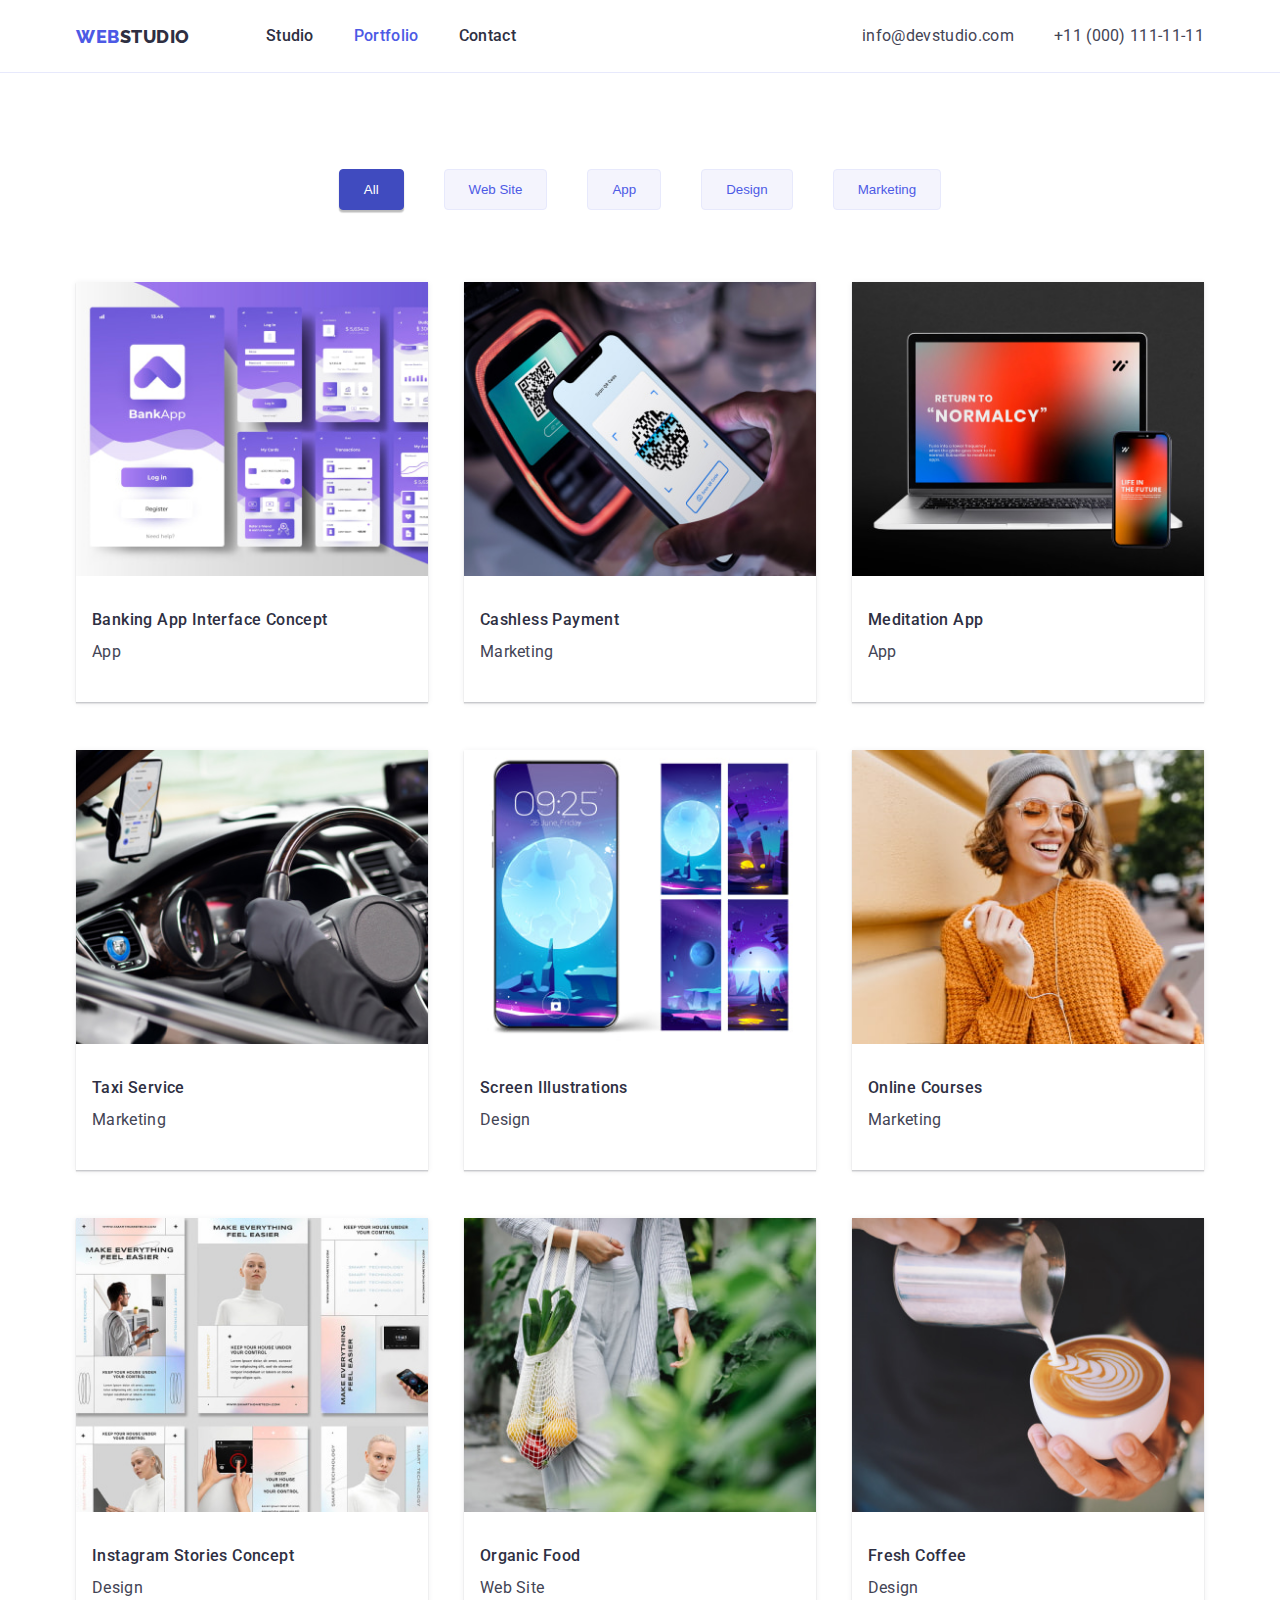
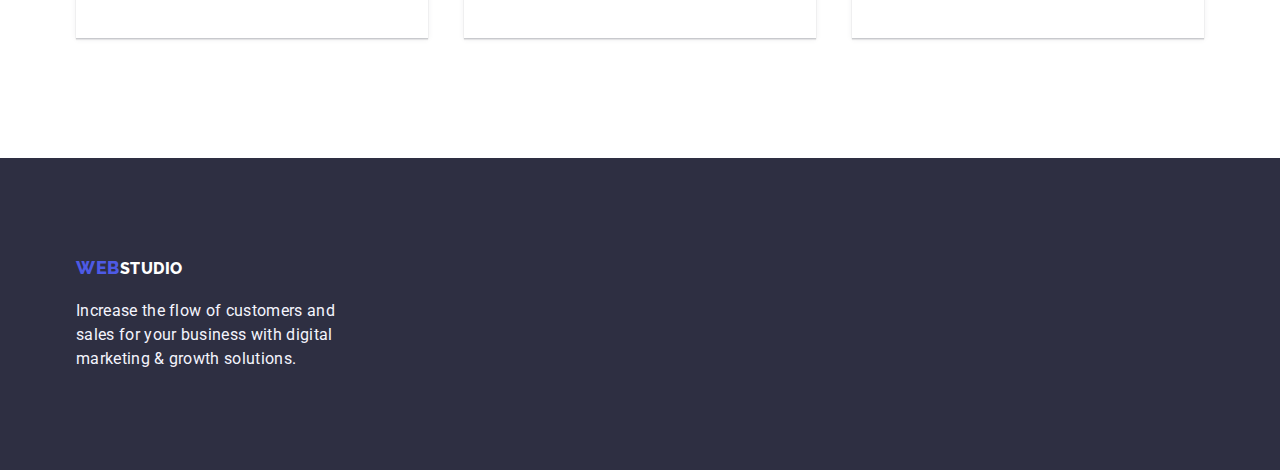
==== commit 89e4525d: "portfolio" ====
--- a/portfolio.html
+++ b/portfolio.html
@@ -17,8 +17,8 @@
 
 <body>
   <!-- Header Section -->
-  <div class="main-container">
-    <header class="main-header-container">
+  <header class="header">
+    <div class="container header-container">
       <nav class="main-header-nav">
         <!-- Nav bar -->
         <a href="/goit-markup-hw-03/index.html" class="nav-logo">
@@ -30,7 +30,7 @@
             <a class="main-header-menu-link" href="/goit-markup-hw-03/index.html">Studio</a>
           </li>
           <li class="main-header-menu-item">
-            <a class="main-header-menu-link" href="/goit-markup-hw-03/portfolio.html">Portfolio</a>
+            <a class="main-header-menu-link active" href="/goit-markup-hw-03/portfolio.html">Portfolio</a>
           </li>
           <li class="main-header-menu-item">
             <a class="main-header-menu-link" href="/goit-markup-hw-03/">Contact</a>
@@ -41,14 +41,15 @@
         <a class="main-header-menu-tel-link" href="mailto:info@devstudio.com">info@devstudio.com</a>
         <a class="main-header-menu-num-link" href="tel:+110001111111">+11 (000) 111-11-11</a>
       </address>
-    </header>
-
-    <main class="porfolio-main">
-      <section class="portfolio">
+    </div>
+  </header>
+  <main class="porfolio-main">
+    <section class="portfolio">
+      <div class="container">
         <h2 class="portfolio-title" hidden>Our Services and Products</h2>
         <ul class="filter-list">
           <li class="filter-list-item">
-            <button id="all" class="portfolio-filter-button" type="button">
+            <button id="all" class="portfolio-filter-button active" type="button">
               All
             </button>
           </li>
@@ -147,10 +148,13 @@
             </div>
           </li>
         </ul>
-      </section>
-    </main>
-    <!-- Footer section -->
-    <footer class="main-footer-section">
+      </div>
+    </section>
+  </main>
+  <!-- Footer section -->
+
+  <footer class="main-footer-section">
+    <div class="container">
       <a href="/goit-markup-hw-01/" class="footer-logo">
         <span class="footerlogo-web">WEB</span><span class="footerlogo-studio">STUDIO</span>
       </a>
@@ -158,7 +162,8 @@
         Increase the flow of customers and <br />sales for your business with
         digital <br />marketing & growth solutions.
       </p>
-    </footer>
+    </div>
+  </footer>
   </div>
 </body>
 
--- a/css/styles.css
+++ b/css/styles.css
@@ -25,8 +25,12 @@
 }
 
 body {
-  font-family: "Roboto", sans-serif;
-  background-color: none;
+  font-family: 'Roboto';
+  font-size: 16px;
+  font-style: normal;
+  font-weight: 400;
+  line-height: 24px;
+  letter-spacing: 0.32px;
 }
 
 ul {
@@ -42,6 +46,8 @@
 
 li {
   text-align: inherit;
+
+
 }
 
 a {
@@ -101,12 +107,10 @@
 }
 
 section {
-  display: flex;
-  justify-content: center;
-  align-items: center;
-  margin: 0;
-  width: 100%;
-  height: auto;
+  /* display: flex;
+  justify-content: center;
+  align-items: center; */
+  padding: 120px 0;
 
 }
 
@@ -115,54 +119,39 @@
   width: 100%;
 }
 
-.main-container {
-  display: flex;
-  flex-direction: column;
-  justify-content: center;
-  align-items: center;
-  max-width: 1158px;
-  width: 100%;
+.container {
+  width: 1158px;
   margin: 0 auto;
-  background-color: var(--color-white);
-}
-
-
-
-/* 
-Header Section */
-
-.main-header-container {
-  display: flex;
-  justify-content: center;
-  align-items: center;
-  width: 100%;
+  padding: 0 15px;
+}
+
+/* HEADER */
+.header {
   border-bottom: 1px solid var(--color-cornflower);
-  background: var(--color-white);
-  padding: 24px 40px;
+  padding: 24px 0;
+}
+
+.header-container {
+  display: flex;
+  justify-content: space-between;
+
 }
 
 .main-header-nav {
   display: flex;
-  justify-content: space-between;
+  align-items: center;
   gap: 76px;
-  align-items: center;
 }
 
 .main-header-menu {
   display: flex;
-  justify-content: space-between;
-  align-items: center;
   gap: 40px;
 }
 
 .main-header-address {
   display: flex;
-  align-items: flex-start;
   gap: 40px;
-  margin-left: auto;
-
-}
-
+}
 
 
 .main-header-menu,
@@ -216,7 +205,7 @@
 .footer-logo {
   font-family: "Raleway";
   color: var(--color-navyblue);
-  font-size: 16px;
+  font-size: 18px;
   font-style: normal;
   font-weight: 800;
   line-height: 21px;
@@ -227,16 +216,15 @@
 
 
 
-
-
-
 /* Hero Section */
 
 .hero {
   background-color: var(--color-navyblue);
-  flex-direction: column;
-  gap: 40px;
-  height: 600px;
+  text-align: center;
+  display: flex;
+  align-items: center;
+  justify-content: center;
+  padding: 188px 0;
 }
 
 .hero-title {
@@ -247,6 +235,7 @@
   font-weight: 700;
   line-height: 60px;
   letter-spacing: 1.12px;
+  margin-bottom: 40px;
 
 }
 
@@ -272,7 +261,7 @@
 
 .features {
   display: flex;
-  padding: 120px 40px
+  padding: 120px 0px;
 }
 
 .features-list {
@@ -284,7 +273,7 @@
 
 .features-item-title {
   color: var(--navyblue, #2e2f42);
-  padding-bottom: 8px;
+  margin-bottom: 8px;
 }
 
 .features-description {
@@ -305,7 +294,7 @@
 
 .services {
   flex-direction: column;
-  padding: 0px 40px 120px;
+  padding: 0px 0px 120px;
 }
 
 .services-title {
@@ -322,7 +311,7 @@
 
 .team {
   flex-direction: column;
-  padding: 120px 40px;
+  padding: 120px 0;
   background-color: var(--color-cloud);
 }
 
@@ -364,7 +353,7 @@
   line-height: 40px;
   letter-spacing: 0.72px;
   text-transform: capitalize;
-  margin-bottom: 40px;
+  margin-bottom: 76px;
   color: var(--color-navyblue);
 }
 
@@ -398,7 +387,6 @@
   flex-direction: column;
   height: 312px;
   width: 100%;
-  padding: 0 40px;
   background-color: var(--color-navyblue);
   color: var(--color-cloud);
   text-decoration: none;
@@ -424,9 +412,9 @@
 .filter-list {
   display: flex;
   align-items: center;
-  align-items: center;
+  justify-content: center;
   gap: 40px;
-  margin-bottom: 40px;
+  margin-bottom: 72px;
 }
 
 .portfolio-filter-button {
@@ -437,6 +425,17 @@
   border-radius: 4px;
   cursor: pointer;
   transition: background-color 0.3s, color 0.3s;
+}
+
+.portfolio-filter-button.active {
+  background-color: var(--color-ocean);
+  /* iris color on hover */
+  border: 1px solid var(--color-ocean);
+  color: var(--color-white);
+  transition: border 0.3s, color 0.3s;
+  border-radius: 4px;
+  box-shadow: 0px 2px 2px 0px rgba(0, 0, 0, 0.12),
+    0px 2px 1px 0px rgba(0, 0, 0, 0.08), 0px 3px 1px 0px rgba(0, 0, 0, 0.1);
 }
 
 .portfolio-list {
